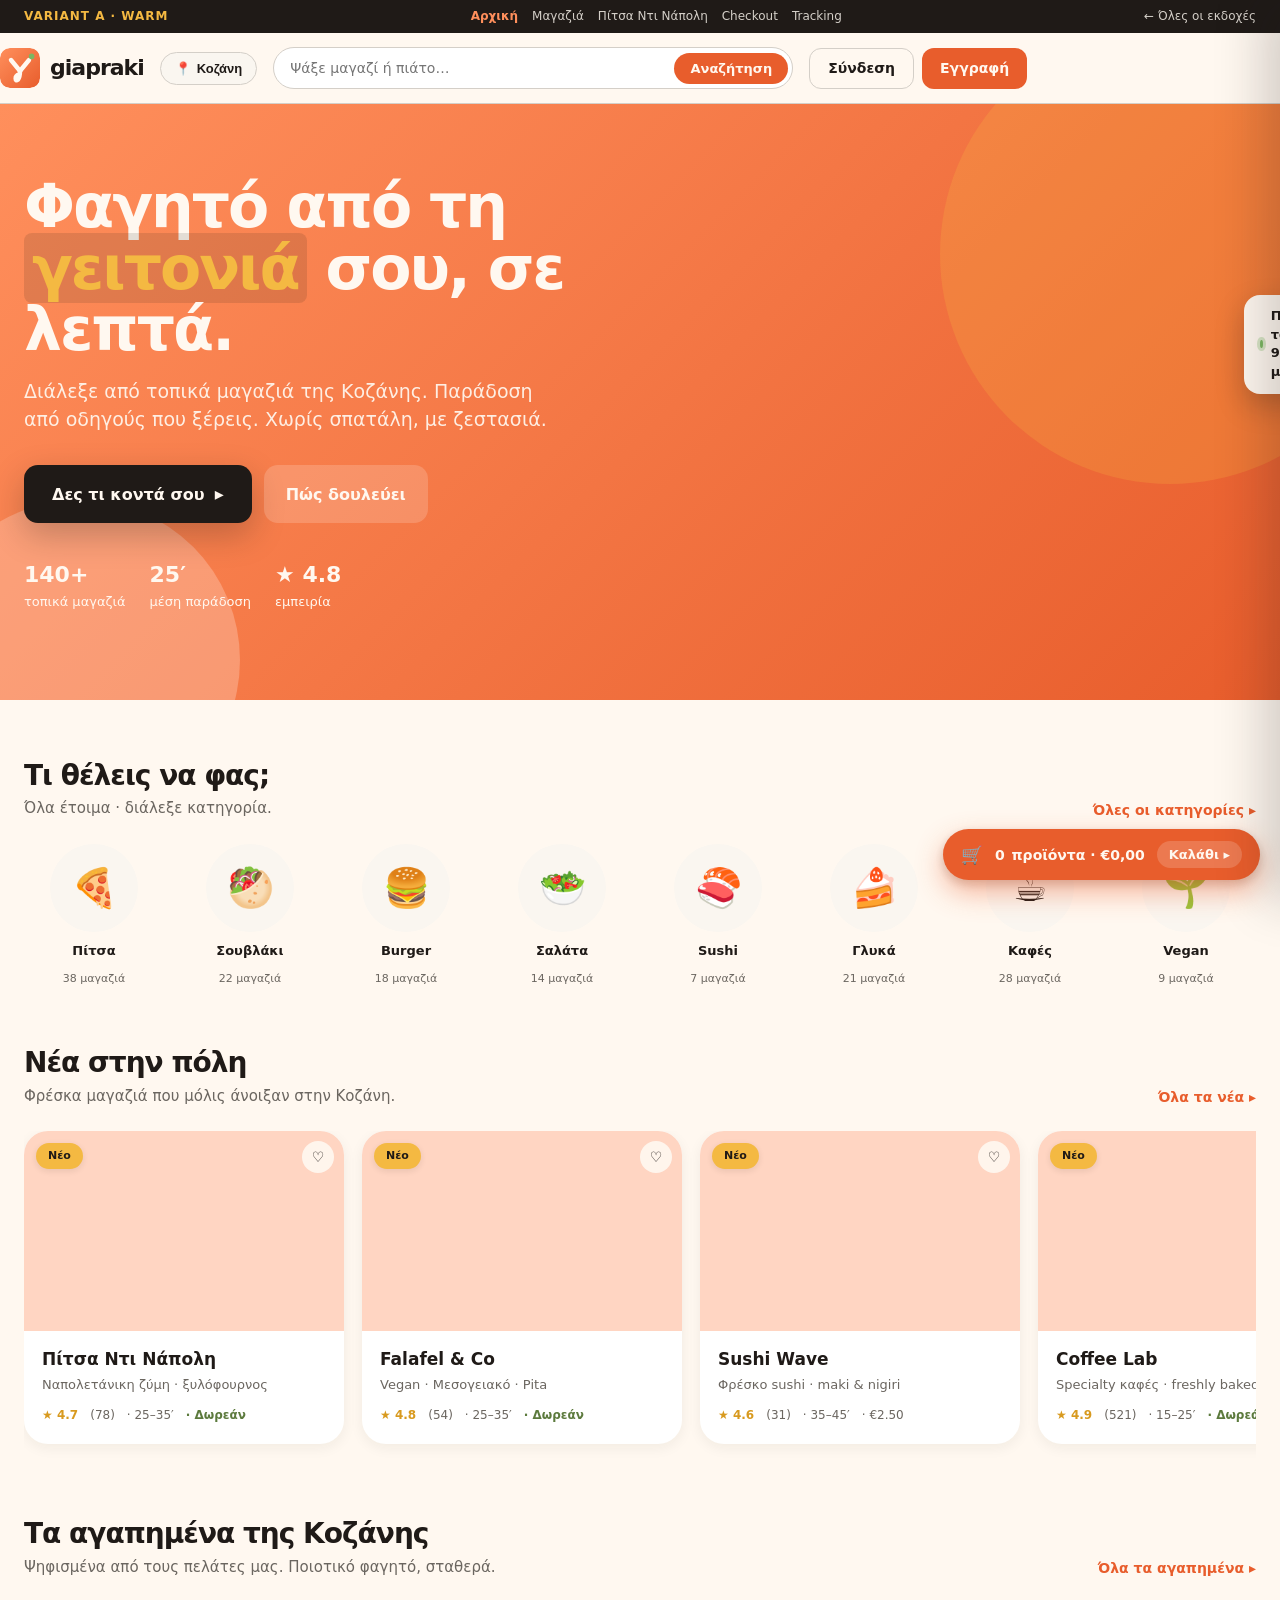
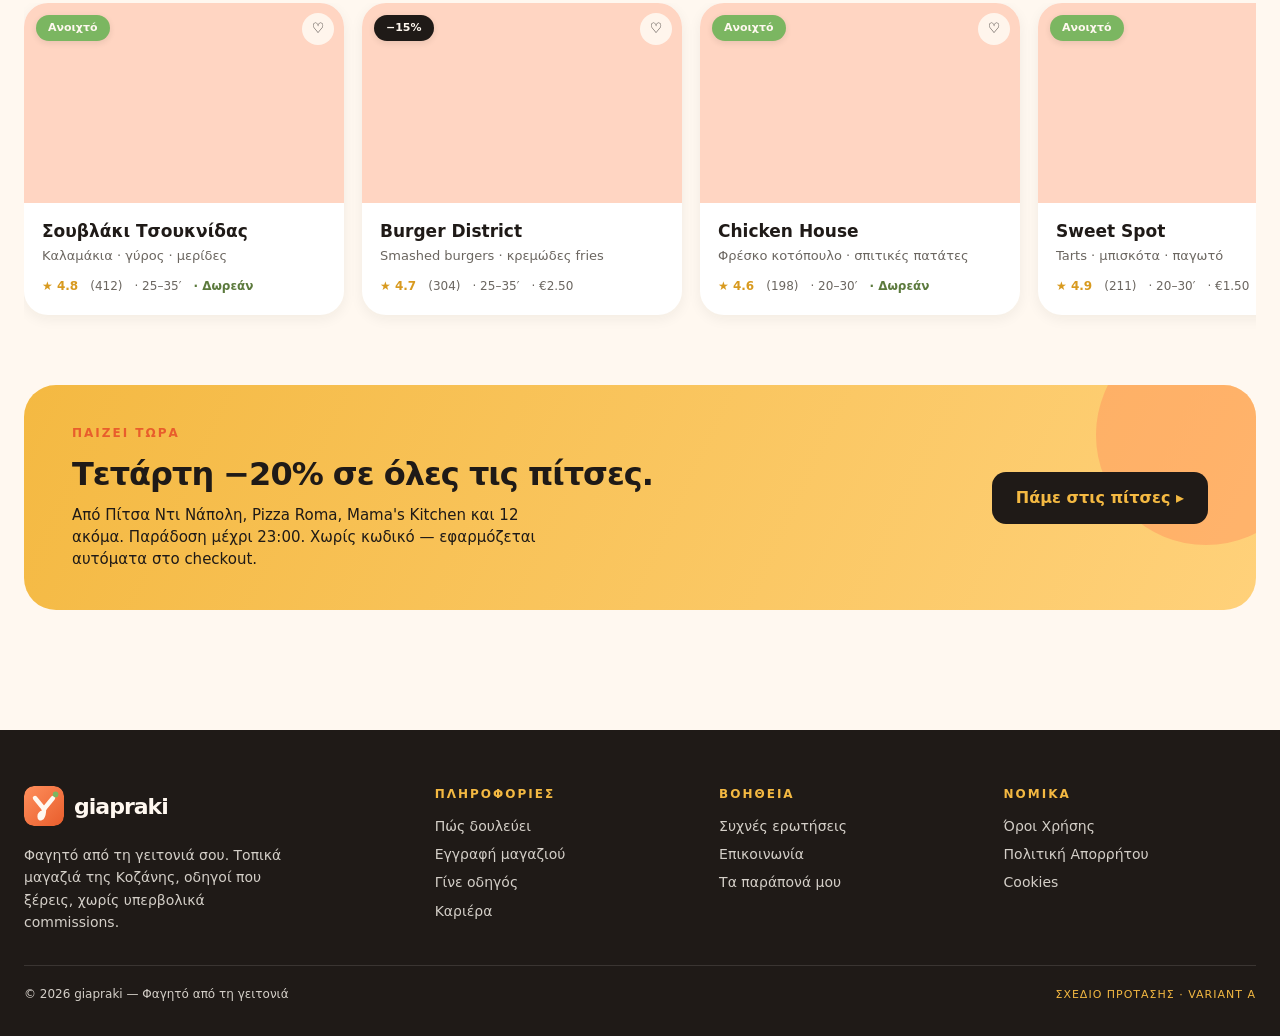
==== a/home.html @ 71fc0cc0 "feat: giapraki brand preview — A-warm + B-clean full flows" ====
<!doctype html>
<html lang="el">
<head>
<meta charset="utf-8">
<title>giapraki · Φαγητό από τη γειτονιά σου</title>
<meta name="viewport" content="width=device-width,initial-scale=1">
<meta name="robots" content="noindex,nofollow">
<meta name="description" content="giapraki — σχέδιο πρότασης. Παραγγελία φαγητού από τοπικά μαγαζιά της Κοζάνης.">
<link rel="icon" type="image/svg+xml" href="../assets/favicon.svg">
<link rel="stylesheet" href="../assets/cart.css">
<style>
  :root {
    --coral: #FF8F5C; --coral-deep: #E85D2C; --coral-soft: #FFD5C2;
    --sage: #7BB661; --olive: #5C7A3D;
    --saffron: #F4B942; --saffron-deep: #D89A1F;
    --ink: #1F1A17; --ink-muted: #6B6660; --pebble: #D4CFC8;
    --cloud: #FAF6F0; --cream: #FFF8F0;
  }
  * { box-sizing: border-box; margin: 0; padding: 0; }
  html { scroll-behavior: smooth; }
  body {
    font-family: 'Inter', system-ui, -apple-system, 'Segoe UI', sans-serif;
    background: var(--cream); color: var(--ink); line-height: 1.45;
    -webkit-font-smoothing: antialiased;
  }
  a { color: inherit; }
  .wrap { max-width: 1280px; margin: 0 auto; padding: 0 24px; }

  /* preview demo strip */
  .demo {
    background: var(--ink); color: var(--cream); font-size: 12px;
    padding: 8px 24px;
    display: flex; gap: 16px; align-items: center; justify-content: space-between; flex-wrap: wrap;
  }
  .demo .label { color: var(--saffron); font-weight: 700; letter-spacing: 1px; text-transform: uppercase; }
  .demo .links { display: flex; gap: 14px; }
  .demo a { color: var(--pebble); text-decoration: none; }
  .demo a.active { color: var(--coral); font-weight: 700; }
  .demo a:hover { color: var(--cream); }

  /* Header */
  header.site {
    position: sticky; top: 0; z-index: 50;
    background: var(--cream); border-bottom: 1px solid var(--pebble);
  }
  .nav { display: flex; align-items: center; gap: 16px; padding: 14px 0; }
  .logo { display: inline-flex; align-items: center; gap: 10px; text-decoration: none; color: var(--ink); flex-shrink: 0; }
  .logo-mark { width: 40px; height: 40px; border-radius: 10px; flex-shrink: 0; }
  .logo .word { font-size: 22px; font-weight: 900; letter-spacing: -1px; }
  .city-pill {
    display: inline-flex; align-items: center; gap: 6px;
    padding: 8px 14px; border-radius: 999px;
    background: var(--cloud); border: 1px solid var(--pebble);
    font-size: 13px; font-weight: 700; cursor: pointer; white-space: nowrap;
    color: var(--ink);
  }
  .city-pill:hover { border-color: var(--coral); color: var(--coral-deep); }
  .header-search {
    flex: 1; min-width: 200px; max-width: 520px;
    background: white; border: 1px solid var(--pebble);
    border-radius: 999px; padding: 4px 4px 4px 16px;
    display: flex; align-items: center; gap: 8px;
  }
  .header-search input {
    flex: 1; border: none; outline: none; padding: 8px 0; font-size: 14px;
    background: transparent; font-family: inherit;
  }
  .header-search button {
    background: var(--coral-deep); color: var(--cream);
    border: none; padding: 8px 16px; border-radius: 999px;
    font-weight: 700; font-size: 13px; cursor: pointer; font-family: inherit;
  }
  .header-search button:hover { background: var(--coral); }
  .header-actions { display: flex; gap: 8px; flex-shrink: 0; }
  .btn {
    padding: 9px 18px; border-radius: 12px; font-weight: 700; font-size: 14px;
    border: none; cursor: pointer; text-decoration: none;
    display: inline-flex; align-items: center; gap: 8px;
    transition: background 0.15s, color 0.15s; font-family: inherit;
  }
  .btn-primary { background: var(--coral-deep); color: var(--cream); }
  .btn-primary:hover { background: var(--coral); }
  .btn-ghost { background: transparent; color: var(--ink); border: 1px solid var(--pebble); }
  .btn-ghost:hover { border-color: var(--coral); color: var(--coral-deep); }

  /* Hero */
  .hero {
    background: linear-gradient(135deg, #FF8F5C 0%, #E85D2C 100%);
    padding: 72px 0 88px;
    color: var(--cream);
    position: relative; overflow: hidden;
  }
  .hero::before {
    content: ""; position: absolute; right: -120px; top: -80px;
    width: 460px; height: 460px; border-radius: 50%;
    background: var(--saffron); opacity: 0.22;
  }
  .hero::after {
    content: ""; position: absolute; left: -80px; bottom: -120px;
    width: 320px; height: 320px; border-radius: 50%;
    background: var(--coral-soft); opacity: 0.35;
  }
  .hero-inner {
    display: grid; grid-template-columns: 1.15fr 1fr; gap: 48px;
    align-items: center; position: relative; z-index: 1;
  }
  .hero h1 {
    font-size: clamp(36px, 5.5vw, 60px);
    font-weight: 900; letter-spacing: -2px; line-height: 1.02;
    margin-bottom: 18px;
  }
  .hero h1 em {
    font-style: normal; color: var(--saffron);
    background: rgba(31, 26, 23, 0.12); padding: 0 8px; border-radius: 8px;
  }
  .hero p.lede {
    font-size: 19px; opacity: 0.92; max-width: 540px; margin-bottom: 32px;
  }
  .hero-cta-row { display: flex; gap: 12px; flex-wrap: wrap; }
  .hero-cta {
    display: inline-flex; align-items: center; gap: 10px;
    background: var(--ink); color: var(--cream);
    padding: 16px 28px; border-radius: 14px;
    font-size: 16px; font-weight: 800; text-decoration: none;
    box-shadow: 0 12px 32px rgba(31, 26, 23, 0.25);
    transition: transform 0.15s;
  }
  .hero-cta:hover { transform: translateY(-2px); }
  .hero-cta .arrow { font-size: 18px; }
  .hero-cta-secondary {
    display: inline-flex; align-items: center; gap: 8px;
    color: var(--cream); padding: 14px 22px; border-radius: 14px;
    background: rgba(255, 248, 240, 0.18); text-decoration: none;
    font-weight: 700;
  }
  .hero-cta-secondary:hover { background: rgba(255, 248, 240, 0.28); }
  .hero-stats {
    display: flex; gap: 24px; margin-top: 36px; flex-wrap: wrap;
    font-size: 13px;
  }
  .hero-stat b { display: block; font-size: 22px; font-weight: 900; margin-bottom: 2px; }

  .hero-photo {
    position: relative;
    aspect-ratio: 1/1;
    max-width: 460px; justify-self: end;
  }
  .hero-photo .pic {
    position: absolute; border-radius: 32px; overflow: hidden;
    background-size: cover; background-position: center;
    box-shadow: 0 24px 60px rgba(31, 26, 23, 0.3);
  }
  .hero-photo .pic-1 {
    inset: 0 30% 30% 0;
    background-image: url('https://images.unsplash.com/photo-1565299624946-b28f40a0ae38?w=600&fit=crop');
  }
  .hero-photo .pic-2 {
    width: 55%; height: 55%; right: 0; top: 8%;
    background-image: url('https://images.unsplash.com/photo-1513104890138-7c749659a591?w=600&fit=crop');
    transform: rotate(4deg);
  }
  .hero-photo .pic-3 {
    width: 50%; height: 45%; right: 6%; bottom: 0;
    background-image: url('https://images.unsplash.com/photo-1568901346375-23c9450c58cd?w=600&fit=crop');
    transform: rotate(-3deg);
  }
  .hero-photo .badge-float {
    position: absolute; left: -12px; bottom: 10%;
    background: var(--cream); color: var(--ink);
    padding: 12px 16px; border-radius: 16px;
    font-size: 13px; font-weight: 800; box-shadow: 0 12px 28px rgba(31,26,23,0.25);
    display: inline-flex; align-items: center; gap: 8px;
  }
  .hero-photo .badge-float .dot {
    width: 8px; height: 8px; border-radius: 50%; background: var(--sage);
    box-shadow: 0 0 0 3px rgba(123, 182, 97, 0.3);
  }

  /* Sections */
  .section { padding: 56px 0; }
  .section-head {
    display: flex; align-items: end; justify-content: space-between;
    margin-bottom: 24px; gap: 24px;
  }
  .section-title { font-size: 28px; font-weight: 900; letter-spacing: -1px; }
  .section-sub { color: var(--ink-muted); font-size: 15px; margin-top: 2px; }
  .see-all { color: var(--coral-deep); font-weight: 700; font-size: 14px; text-decoration: none; white-space: nowrap; }
  .see-all:hover { text-decoration: underline; }

  /* Category strip */
  .cats {
    display: grid; grid-template-columns: repeat(8, 1fr); gap: 16px;
  }
  .cat {
    display: flex; flex-direction: column; align-items: center; gap: 10px;
    text-decoration: none; color: var(--ink); cursor: pointer;
  }
  .cat-icon {
    width: 88px; height: 88px; border-radius: 50%;
    background: var(--cloud);
    display: flex; align-items: center; justify-content: center;
    font-size: 38px;
    border: 2px solid transparent; transition: all 0.18s;
  }
  .cat:hover .cat-icon { border-color: var(--coral); transform: translateY(-3px); background: var(--coral-soft); }
  .cat-label { font-size: 13px; font-weight: 700; text-align: center; }
  .cat-count { font-size: 11px; color: var(--ink-muted); }

  /* Swimlane */
  .swim {
    display: grid; grid-auto-flow: column; grid-auto-columns: 320px;
    gap: 18px; overflow-x: auto; scroll-snap-type: x mandatory;
    padding-bottom: 14px;
    scrollbar-width: thin; scrollbar-color: var(--pebble) transparent;
  }
  .swim::-webkit-scrollbar { height: 8px; }
  .swim::-webkit-scrollbar-thumb { background: var(--pebble); border-radius: 4px; }

  .card {
    background: white; border-radius: 24px; overflow: hidden;
    box-shadow: 0 4px 14px rgba(31, 26, 23, 0.06);
    transition: transform 0.18s, box-shadow 0.18s;
    cursor: pointer; text-decoration: none; color: var(--ink);
    display: block; scroll-snap-align: start;
  }
  .card:hover { transform: translateY(-4px); box-shadow: 0 18px 44px rgba(31, 26, 23, 0.13); }
  .card-img {
    aspect-ratio: 16/10; background: var(--coral-soft);
    background-size: cover; background-position: center; position: relative;
  }
  .badge {
    position: absolute; top: 12px; left: 12px;
    background: var(--cream); color: var(--coral-deep);
    padding: 5px 12px; border-radius: 999px; font-size: 11px; font-weight: 700;
    box-shadow: 0 2px 6px rgba(31, 26, 23, 0.1);
  }
  .badge.sage { background: var(--sage); color: var(--cream); }
  .badge.saffron { background: var(--saffron); color: var(--ink); }
  .badge.ink { background: var(--ink); color: var(--cream); }
  .heart {
    position: absolute; top: 10px; right: 10px;
    width: 32px; height: 32px; border-radius: 50%;
    background: rgba(255, 248, 240, 0.92);
    display: inline-flex; align-items: center; justify-content: center;
    font-size: 14px; cursor: pointer;
  }
  .card-body { padding: 16px 18px 20px; }
  .card-name { font-size: 17px; font-weight: 800; margin-bottom: 4px; }
  .card-desc { font-size: 13px; color: var(--ink-muted); margin-bottom: 12px; }
  .card-meta {
    display: flex; gap: 12px; align-items: center;
    font-size: 12px; color: var(--ink-muted);
    flex-wrap: wrap;
  }
  .card-meta .rating { color: var(--saffron-deep); font-weight: 700; }
  .card-meta .free { color: var(--olive); font-weight: 700; }

  /* Promotions banner */
  .promo {
    background: linear-gradient(115deg, var(--saffron) 0%, #FFD17A 100%);
    color: var(--ink);
    border-radius: 32px; padding: 40px 48px;
    display: grid; grid-template-columns: 1fr auto; gap: 32px; align-items: center;
    position: relative; overflow: hidden;
  }
  .promo::before {
    content: ""; position: absolute; right: -60px; top: -60px;
    width: 220px; height: 220px; border-radius: 50%; background: var(--coral); opacity: 0.45;
  }
  .promo > * { position: relative; z-index: 1; }
  .promo .eyebrow {
    font-size: 12px; font-weight: 800; letter-spacing: 2px; text-transform: uppercase;
    color: var(--coral-deep); margin-bottom: 8px;
  }
  .promo h3 { font-size: clamp(24px, 3.5vw, 32px); font-weight: 900; letter-spacing: -1px; margin-bottom: 8px; }
  .promo p { font-size: 15px; max-width: 480px; }
  .promo .promo-cta {
    background: var(--ink); color: var(--saffron);
    padding: 14px 24px; border-radius: 14px; font-weight: 800;
    text-decoration: none; white-space: nowrap;
  }
  .promo .promo-cta:hover { background: var(--coral-deep); color: var(--cream); }

  /* Footer */
  footer.site {
    background: var(--ink); color: var(--pebble);
    padding: 56px 0 32px; margin-top: 64px; font-size: 14px;
  }
  .footer-grid {
    display: grid; grid-template-columns: 1.5fr repeat(3, 1fr); gap: 32px;
    margin-bottom: 32px;
  }
  .footer-brand .logo .word { color: var(--cream); }
  .footer-brand p { color: var(--pebble); margin-top: 12px; max-width: 280px; line-height: 1.6; }
  footer.site h4 {
    font-size: 12px; font-weight: 800; letter-spacing: 2px; text-transform: uppercase;
    color: var(--saffron); margin-bottom: 12px;
  }
  footer.site ul { list-style: none; display: flex; flex-direction: column; gap: 8px; }
  footer.site a { color: var(--pebble); text-decoration: none; }
  footer.site a:hover { color: var(--cream); }
  .footer-bot {
    border-top: 1px solid rgba(212, 207, 200, 0.15);
    padding-top: 20px; display: flex; justify-content: space-between; align-items: center;
    font-size: 12px; color: var(--pebble); flex-wrap: wrap; gap: 12px;
  }
  .disclaimer {
    font-size: 11px; color: var(--saffron); letter-spacing: 1px; text-transform: uppercase;
  }

  /* Mobile */
  @media (max-width: 980px) {
    .hero-inner { grid-template-columns: 1fr; }
    .hero-photo { display: none; }
    .cats { grid-template-columns: repeat(4, 1fr); }
    .footer-grid { grid-template-columns: 1fr 1fr; }
  }
  @media (max-width: 640px) {
    .demo .links { display: none; }
    .nav { flex-wrap: wrap; gap: 10px; }
    .header-search { order: 4; flex-basis: 100%; max-width: none; }
    .header-actions .btn-primary { display: none; }
    .section { padding: 40px 0; }
    .promo { grid-template-columns: 1fr; padding: 32px 24px; }
    .cats { grid-template-columns: repeat(4, 1fr); gap: 12px; }
    .cat-icon { width: 72px; height: 72px; font-size: 32px; }
    .footer-grid { grid-template-columns: 1fr; }
  }
</style>
</head>
<body>

<div class="demo">
  <span class="label">Variant A · Warm</span>
  <div class="links">
    <a href="home.html" class="active">Αρχική</a>
    <a href="stores.html">Μαγαζιά</a>
    <a href="store.html">Πίτσα Ντι Νάπολη</a>
    <a href="checkout.html">Checkout</a>
    <a href="track.html">Tracking</a>
  </div>
  <a href="../index.html">← Όλες οι εκδοχές</a>
</div>

<header class="site">
  <div class="wrap nav">
    <a href="home.html" class="logo" aria-label="giapraki αρχική">
      <img src="../assets/favicon.svg" alt="" class="logo-mark">
      <span class="word">giapraki</span>
    </a>
    <button class="city-pill" aria-label="Αλλαγή πόλης">
      <span aria-hidden="true">📍</span> Κοζάνη
    </button>
    <div class="header-search" role="search">
      <input type="search" placeholder="Ψάξε μαγαζί ή πιάτο…" aria-label="Αναζήτηση">
      <button type="button">Αναζήτηση</button>
    </div>
    <div class="header-actions">
      <a href="#" class="btn btn-ghost">Σύνδεση</a>
      <a href="#" class="btn btn-primary">Εγγραφή</a>
    </div>
  </div>
</header>

<section class="hero" aria-label="Καλωσόρισες">
  <div class="wrap hero-inner">
    <div>
      <h1>Φαγητό από τη <em>γειτονιά</em> σου, σε λεπτά.</h1>
      <p class="lede">Διάλεξε από τοπικά μαγαζιά της Κοζάνης. Παράδοση από οδηγούς που ξέρεις. Χωρίς σπατάλη, με ζεστασιά.</p>
      <div class="hero-cta-row">
        <a href="stores.html" class="hero-cta">Δες τι κοντά σου <span class="arrow" aria-hidden="true">▸</span></a>
        <a href="#how" class="hero-cta-secondary">Πώς δουλεύει</a>
      </div>
      <div class="hero-stats" aria-label="Στατιστικά">
        <div class="hero-stat"><b>140+</b> τοπικά μαγαζιά</div>
        <div class="hero-stat"><b>25′</b> μέση παράδοση</div>
        <div class="hero-stat"><b>★ 4.8</b> εμπειρία</div>
      </div>
    </div>
    <div class="hero-photo" aria-hidden="true">
      <div class="pic pic-1"></div>
      <div class="pic pic-2"></div>
      <div class="pic pic-3"></div>
      <div class="badge-float"><span class="dot"></span>Παίζει τώρα · 92 μαγαζιά</div>
    </div>
  </div>
</section>

<section class="section">
  <div class="wrap">
    <div class="section-head">
      <div>
        <h2 class="section-title">Τι θέλεις να φας;</h2>
        <p class="section-sub">Όλα έτοιμα · διάλεξε κατηγορία.</p>
      </div>
      <a href="stores.html" class="see-all">Όλες οι κατηγορίες ▸</a>
    </div>
    <nav class="cats" aria-label="Κατηγορίες φαγητού">
      <a href="stores.html?cat=pizza" class="cat"><div class="cat-icon" aria-hidden="true">🍕</div><div class="cat-label">Πίτσα</div><div class="cat-count">38 μαγαζιά</div></a>
      <a href="stores.html?cat=souvlaki" class="cat"><div class="cat-icon" aria-hidden="true">🥙</div><div class="cat-label">Σουβλάκι</div><div class="cat-count">22 μαγαζιά</div></a>
      <a href="stores.html?cat=burger" class="cat"><div class="cat-icon" aria-hidden="true">🍔</div><div class="cat-label">Burger</div><div class="cat-count">18 μαγαζιά</div></a>
      <a href="stores.html?cat=salad" class="cat"><div class="cat-icon" aria-hidden="true">🥗</div><div class="cat-label">Σαλάτα</div><div class="cat-count">14 μαγαζιά</div></a>
      <a href="stores.html?cat=sushi" class="cat"><div class="cat-icon" aria-hidden="true">🍣</div><div class="cat-label">Sushi</div><div class="cat-count">7 μαγαζιά</div></a>
      <a href="stores.html?cat=desserts" class="cat"><div class="cat-icon" aria-hidden="true">🍰</div><div class="cat-label">Γλυκά</div><div class="cat-count">21 μαγαζιά</div></a>
      <a href="stores.html?cat=coffee" class="cat"><div class="cat-icon" aria-hidden="true">☕</div><div class="cat-label">Καφές</div><div class="cat-count">28 μαγαζιά</div></a>
      <a href="stores.html?cat=vegan" class="cat"><div class="cat-icon" aria-hidden="true">🌱</div><div class="cat-label">Vegan</div><div class="cat-count">9 μαγαζιά</div></a>
    </nav>
  </div>
</section>

<section class="section" style="padding-top:0;">
  <div class="wrap">
    <div class="section-head">
      <div>
        <h2 class="section-title">Νέα στην πόλη</h2>
        <p class="section-sub">Φρέσκα μαγαζιά που μόλις άνοιξαν στην Κοζάνη.</p>
      </div>
      <a href="stores.html?new=1" class="see-all">Όλα τα νέα ▸</a>
    </div>
    <div class="swim" role="list">
      <a href="store.html" class="card" role="listitem">
        <div class="card-img" style="background-image:url('https://images.unsplash.com/photo-1604382354936-07c5d9983bd3?w=600&fit=crop');">
          <span class="badge saffron">Νέο</span>
          <span class="heart" aria-label="Αγαπημένο">♡</span>
        </div>
        <div class="card-body">
          <div class="card-name">Πίτσα Ντι Νάπολη</div>
          <div class="card-desc">Ναπολετάνικη ζύμη · ξυλόφουρνος</div>
          <div class="card-meta">
            <span class="rating">★ 4.7</span>
            <span>(78)</span>
            <span>· 25–35′</span>
            <span class="free">· Δωρεάν</span>
          </div>
        </div>
      </a>
      <a href="store.html" class="card" role="listitem">
        <div class="card-img" style="background-image:url('https://images.unsplash.com/photo-1540713434306-58505cf1b6fc?w=600&fit=crop');">
          <span class="badge saffron">Νέο</span>
          <span class="heart" aria-label="Αγαπημένο">♡</span>
        </div>
        <div class="card-body">
          <div class="card-name">Falafel & Co</div>
          <div class="card-desc">Vegan · Μεσογειακό · Pita</div>
          <div class="card-meta">
            <span class="rating">★ 4.8</span>
            <span>(54)</span>
            <span>· 25–35′</span>
            <span class="free">· Δωρεάν</span>
          </div>
        </div>
      </a>
      <a href="store.html" class="card" role="listitem">
        <div class="card-img" style="background-image:url('https://images.unsplash.com/photo-1551782450-a2132b4ba21d?w=600&fit=crop');">
          <span class="badge saffron">Νέο</span>
          <span class="heart" aria-label="Αγαπημένο">♡</span>
        </div>
        <div class="card-body">
          <div class="card-name">Sushi Wave</div>
          <div class="card-desc">Φρέσκο sushi · maki & nigiri</div>
          <div class="card-meta">
            <span class="rating">★ 4.6</span>
            <span>(31)</span>
            <span>· 35–45′</span>
            <span>· €2.50</span>
          </div>
        </div>
      </a>
      <a href="store.html" class="card" role="listitem">
        <div class="card-img" style="background-image:url('https://images.unsplash.com/photo-1495474472287-4d71bcdd2085?w=600&fit=crop');">
          <span class="badge saffron">Νέο</span>
          <span class="heart" aria-label="Αγαπημένο">♡</span>
        </div>
        <div class="card-body">
          <div class="card-name">Coffee Lab</div>
          <div class="card-desc">Specialty καφές · freshly baked</div>
          <div class="card-meta">
            <span class="rating">★ 4.9</span>
            <span>(521)</span>
            <span>· 15–25′</span>
            <span class="free">· Δωρεάν</span>
          </div>
        </div>
      </a>
    </div>
  </div>
</section>

<section class="section" style="padding-top:0;">
  <div class="wrap">
    <div class="section-head">
      <div>
        <h2 class="section-title">Τα αγαπημένα της Κοζάνης</h2>
        <p class="section-sub">Ψηφισμένα από τους πελάτες μας. Ποιοτικό φαγητό, σταθερά.</p>
      </div>
      <a href="stores.html?fav=1" class="see-all">Όλα τα αγαπημένα ▸</a>
    </div>
    <div class="swim" role="list">
      <a href="store.html" class="card" role="listitem">
        <div class="card-img" style="background-image:url('https://images.unsplash.com/photo-1599487488170-d11ec9c172f0?w=600&fit=crop');">
          <span class="badge sage">Ανοιχτό</span>
          <span class="heart" aria-label="Αγαπημένο">♡</span>
        </div>
        <div class="card-body">
          <div class="card-name">Σουβλάκι Τσουκνίδας</div>
          <div class="card-desc">Καλαμάκια · γύρος · μερίδες</div>
          <div class="card-meta">
            <span class="rating">★ 4.8</span>
            <span>(412)</span>
            <span>· 25–35′</span>
            <span class="free">· Δωρεάν</span>
          </div>
        </div>
      </a>
      <a href="store.html" class="card" role="listitem">
        <div class="card-img" style="background-image:url('https://images.unsplash.com/photo-1568901346375-23c9450c58cd?w=600&fit=crop');">
          <span class="badge ink">−15%</span>
          <span class="heart" aria-label="Αγαπημένο">♡</span>
        </div>
        <div class="card-body">
          <div class="card-name">Burger District</div>
          <div class="card-desc">Smashed burgers · κρεμώδες fries</div>
          <div class="card-meta">
            <span class="rating">★ 4.7</span>
            <span>(304)</span>
            <span>· 25–35′</span>
            <span>· €2.50</span>
          </div>
        </div>
      </a>
      <a href="store.html" class="card" role="listitem">
        <div class="card-img" style="background-image:url('https://images.unsplash.com/photo-1567620905732-2d1ec7ab7445?w=600&fit=crop');">
          <span class="badge sage">Ανοιχτό</span>
          <span class="heart" aria-label="Αγαπημένο">♡</span>
        </div>
        <div class="card-body">
          <div class="card-name">Chicken House</div>
          <div class="card-desc">Φρέσκο κοτόπουλο · σπιτικές πατάτες</div>
          <div class="card-meta">
            <span class="rating">★ 4.6</span>
            <span>(198)</span>
            <span>· 20–30′</span>
            <span class="free">· Δωρεάν</span>
          </div>
        </div>
      </a>
      <a href="store.html" class="card" role="listitem">
        <div class="card-img" style="background-image:url('https://images.unsplash.com/photo-1551024506-0bccd828d307?w=600&fit=crop');">
          <span class="badge sage">Ανοιχτό</span>
          <span class="heart" aria-label="Αγαπημένο">♡</span>
        </div>
        <div class="card-body">
          <div class="card-name">Sweet Spot</div>
          <div class="card-desc">Tarts · μπισκότα · παγωτό</div>
          <div class="card-meta">
            <span class="rating">★ 4.9</span>
            <span>(211)</span>
            <span>· 20–30′</span>
            <span>· €1.50</span>
          </div>
        </div>
      </a>
    </div>
  </div>
</section>

<section class="section" style="padding-top:0;" id="how">
  <div class="wrap">
    <div class="promo">
      <div>
        <div class="eyebrow">Παίζει τώρα</div>
        <h3>Τετάρτη −20% σε όλες τις πίτσες.</h3>
        <p>Από Πίτσα Ντι Νάπολη, Pizza Roma, Mama's Kitchen και 12 ακόμα. Παράδοση μέχρι 23:00. Χωρίς κωδικό — εφαρμόζεται αυτόματα στο checkout.</p>
      </div>
      <a href="stores.html?cat=pizza" class="promo-cta">Πάμε στις πίτσες ▸</a>
    </div>
  </div>
</section>

<footer class="site">
  <div class="wrap">
    <div class="footer-grid">
      <div class="footer-brand">
        <a href="home.html" class="logo">
          <img src="../assets/favicon.svg" alt="" class="logo-mark">
          <span class="word">giapraki</span>
        </a>
        <p>Φαγητό από τη γειτονιά σου. Τοπικά μαγαζιά της Κοζάνης, οδηγοί που ξέρεις, χωρίς υπερβολικά commissions.</p>
      </div>
      <div>
        <h4>Πληροφορίες</h4>
        <ul>
          <li><a href="#">Πώς δουλεύει</a></li>
          <li><a href="#">Εγγραφή μαγαζιού</a></li>
          <li><a href="#">Γίνε οδηγός</a></li>
          <li><a href="#">Καριέρα</a></li>
        </ul>
      </div>
      <div>
        <h4>Βοήθεια</h4>
        <ul>
          <li><a href="#">Συχνές ερωτήσεις</a></li>
          <li><a href="#">Επικοινωνία</a></li>
          <li><a href="#">Τα παράπονά μου</a></li>
        </ul>
      </div>
      <div>
        <h4>Νομικά</h4>
        <ul>
          <li><a href="#">Όροι Χρήσης</a></li>
          <li><a href="#">Πολιτική Απορρήτου</a></li>
          <li><a href="#">Cookies</a></li>
        </ul>
      </div>
    </div>
    <div class="footer-bot">
      <div>© 2026 giapraki — Φαγητό από τη γειτονιά</div>
      <div class="disclaimer">Σχέδιο πρότασης · Variant A</div>
    </div>
  </div>
</footer>

<script src="../assets/cart.js"></script>
</body>
</html>
---- assets/cart.css ----
/* giapraki preview · shared cart UI (drawer + pill + modal) */

:root {
  --gp-coral: #FF8F5C;
  --gp-coral-deep: #E85D2C;
  --gp-coral-soft: #FFD5C2;
  --gp-saffron: #F4B942;
  --gp-sage: #7BB661;
  --gp-ink: #1F1A17;
  --gp-ink-muted: #6B6660;
  --gp-pebble: #D4CFC8;
  --gp-cloud: #FAF6F0;
  --gp-cream: #FFF8F0;
}

/* Backdrops */
.gp-backdrop {
  position: fixed; inset: 0; background: rgba(31, 26, 23, 0.45);
  z-index: 998; backdrop-filter: blur(2px);
}

/* Cart pill */
.gp-cart-pill {
  position: fixed; right: 20px; bottom: 20px; z-index: 90;
  display: inline-flex; align-items: center; gap: 12px;
  padding: 12px 18px;
  background: var(--gp-coral-deep); color: var(--gp-cream);
  border: none; border-radius: 999px; cursor: pointer;
  font-family: inherit; font-size: 14px; font-weight: 700;
  box-shadow: 0 12px 28px rgba(232, 93, 44, 0.45), 0 4px 10px rgba(31, 26, 23, 0.18);
  transition: transform 0.15s ease, box-shadow 0.15s ease;
}
.gp-cart-pill:hover { transform: translateY(-2px); box-shadow: 0 16px 36px rgba(232, 93, 44, 0.55); }
.gp-cart-pill .gp-pill-icon { font-size: 18px; }
.gp-cart-pill .gp-pill-text b { font-weight: 900; margin-right: 2px; }
.gp-cart-pill .gp-pill-cta {
  background: rgba(255, 248, 240, 0.18); padding: 6px 12px; border-radius: 999px;
  font-weight: 800; font-size: 13px;
}
.gp-cart-pill.flash { animation: gpFlash 0.55s ease; }
@keyframes gpFlash {
  0% { transform: scale(1); }
  35% { transform: scale(1.07); box-shadow: 0 0 0 10px rgba(244, 185, 66, 0.3); }
  100% { transform: scale(1); }
}

/* Drawer */
.gp-drawer {
  position: fixed; top: 0; right: 0; bottom: 0;
  width: min(420px, 100%);
  background: var(--gp-cream);
  z-index: 999;
  display: flex; flex-direction: column;
  transform: translateX(100%);
  transition: transform 0.22s cubic-bezier(0.4, 0, 0.2, 1);
  box-shadow: -16px 0 48px rgba(31, 26, 23, 0.2);
}
.gp-drawer.open { transform: translateX(0); }
.gp-drawer-head {
  display: flex; align-items: center; justify-content: space-between;
  padding: 20px 24px; border-bottom: 1px solid var(--gp-pebble);
}
.gp-drawer-head h2 { font-size: 20px; font-weight: 900; letter-spacing: -0.5px; margin: 0; color: var(--gp-ink); }
.gp-close {
  width: 36px; height: 36px; border-radius: 50%;
  background: var(--gp-cloud); border: none; cursor: pointer;
  font-size: 22px; line-height: 1; color: var(--gp-ink); font-family: inherit;
  display: inline-flex; align-items: center; justify-content: center;
}
.gp-close:hover { background: var(--gp-coral-soft); color: var(--gp-coral-deep); }
.gp-close:focus-visible { outline: 2px solid var(--gp-coral); outline-offset: 2px; }

.gp-drawer-body { flex: 1; overflow-y: auto; padding: 16px 24px; }
.gp-restaurant {
  font-size: 13px; color: var(--gp-ink-muted); margin-bottom: 12px;
  letter-spacing: 0.3px;
}
.gp-d-empty {
  text-align: center; padding: 48px 16px;
  color: var(--gp-ink-muted); font-size: 14px;
}
.gp-d-list { display: flex; flex-direction: column; gap: 8px; }
.gp-line {
  background: white; border-radius: 14px; padding: 14px 16px;
  display: flex; flex-direction: column; gap: 10px;
  box-shadow: 0 2px 8px rgba(31, 26, 23, 0.04);
}
.gp-line-name strong { display: block; font-size: 15px; font-weight: 800; color: var(--gp-ink); }
.gp-line-notes {
  display: block; font-size: 12px; font-style: normal; color: var(--gp-ink-muted);
  margin-top: 4px;
}
.gp-line-controls { display: flex; align-items: center; gap: 12px; }
.gp-line-qty {
  display: inline-flex; align-items: center; gap: 6px;
  background: var(--gp-coral-soft); border-radius: 999px; padding: 4px;
}
.gp-line-qty button {
  width: 28px; height: 28px; border: none; border-radius: 50%;
  background: var(--gp-coral); color: var(--gp-cream);
  font-weight: 900; font-size: 16px; cursor: pointer; font-family: inherit;
  display: inline-flex; align-items: center; justify-content: center;
}
.gp-line-qty button:hover { background: var(--gp-coral-deep); }
.gp-line-qty span { font-weight: 800; font-size: 14px; min-width: 18px; text-align: center; }
.gp-line-price { flex: 1; text-align: right; font-weight: 800; font-size: 15px; color: var(--gp-ink); }
.gp-line-remove {
  width: 28px; height: 28px; border: none; border-radius: 50%;
  background: transparent; color: var(--gp-ink-muted); cursor: pointer;
  font-size: 14px; font-family: inherit;
}
.gp-line-remove:hover { background: var(--gp-cloud); color: var(--gp-coral-deep); }

.gp-drawer-foot {
  padding: 18px 24px 22px;
  border-top: 1px solid var(--gp-pebble);
  background: var(--gp-cream);
}
.gp-d-totals { font-size: 14px; color: var(--gp-ink); display: flex; flex-direction: column; gap: 4px; margin-bottom: 14px; }
.gp-d-totals > div { display: flex; justify-content: space-between; padding: 4px 0; }
.gp-d-totals .gp-d-total {
  border-top: 1px solid var(--gp-pebble); margin-top: 6px;
  padding-top: 10px; font-size: 18px; font-weight: 900;
}
.gp-d-cta {
  display: block; text-align: center; text-decoration: none;
  width: 100%; padding: 14px 20px;
  background: var(--gp-coral-deep); color: var(--gp-cream);
  border: none; border-radius: 14px;
  font-weight: 800; font-size: 15px; font-family: inherit;
  cursor: pointer;
}
.gp-d-cta:hover { background: var(--gp-coral); }
.gp-d-cta:focus-visible { outline: 2px solid var(--gp-saffron); outline-offset: 2px; }

/* Modal (add to cart) */
.gp-modal {
  position: fixed; left: 50%; top: 50%; transform: translate(-50%, -45%);
  width: min(440px, calc(100% - 32px));
  max-height: calc(100vh - 32px);
  background: var(--gp-cream); border-radius: 24px; overflow: hidden;
  z-index: 999; box-shadow: 0 24px 64px rgba(31, 26, 23, 0.35);
  display: flex; flex-direction: column;
  opacity: 0;
  transition: opacity 0.18s ease, transform 0.18s ease;
}
.gp-modal.open { opacity: 1; transform: translate(-50%, -50%); }
.gp-modal .gp-close {
  position: absolute; top: 14px; right: 14px; z-index: 2;
  background: rgba(255, 248, 240, 0.92);
}
.gp-modal-img {
  height: 180px; background-size: cover; background-position: center;
  background-color: var(--gp-coral-soft);
}
.gp-modal-body { padding: 20px 22px 22px; overflow-y: auto; }
.gp-modal-body h3 { font-size: 22px; font-weight: 900; letter-spacing: -0.5px; margin: 0 0 6px; color: var(--gp-ink); }
.gp-modal-body p { font-size: 14px; color: var(--gp-ink-muted); margin: 0 0 16px; line-height: 1.5; }
.gp-m-label {
  display: block; font-size: 12px; font-weight: 700;
  letter-spacing: 1.5px; text-transform: uppercase;
  color: var(--gp-ink-muted); margin-bottom: 6px;
}
#gp-m-notes {
  width: 100%; border: 1px solid var(--gp-pebble); border-radius: 12px;
  padding: 10px 12px; font-size: 14px; font-family: inherit;
  resize: vertical; min-height: 60px; outline: none; background: white;
}
#gp-m-notes:focus { border-color: var(--gp-coral); }

.gp-m-row {
  margin-top: 18px; display: flex; align-items: center; gap: 12px;
}
.gp-m-qty {
  display: inline-flex; align-items: center; gap: 4px;
  background: var(--gp-cloud); border-radius: 999px; padding: 4px;
}
.gp-m-qty button {
  width: 36px; height: 36px; border: none; border-radius: 50%;
  background: white; color: var(--gp-ink); font-weight: 900; font-size: 18px;
  cursor: pointer; font-family: inherit;
}
.gp-m-qty button:hover { background: var(--gp-coral-soft); color: var(--gp-coral-deep); }
.gp-m-qty span { min-width: 28px; text-align: center; font-weight: 800; font-size: 16px; }
.gp-m-add {
  flex: 1; padding: 14px 18px;
  background: var(--gp-coral-deep); color: var(--gp-cream);
  border: none; border-radius: 14px;
  font-weight: 800; font-size: 14px; font-family: inherit;
  cursor: pointer;
}
.gp-m-add:hover { background: var(--gp-coral); }

/* Mobile */
@media (max-width: 640px) {
  .gp-drawer { width: 100%; }
  .gp-cart-pill { right: 12px; bottom: 12px; padding: 10px 14px; font-size: 13px; }
  .gp-cart-pill .gp-pill-cta { display: none; }
  .gp-modal-img { height: 140px; }
}
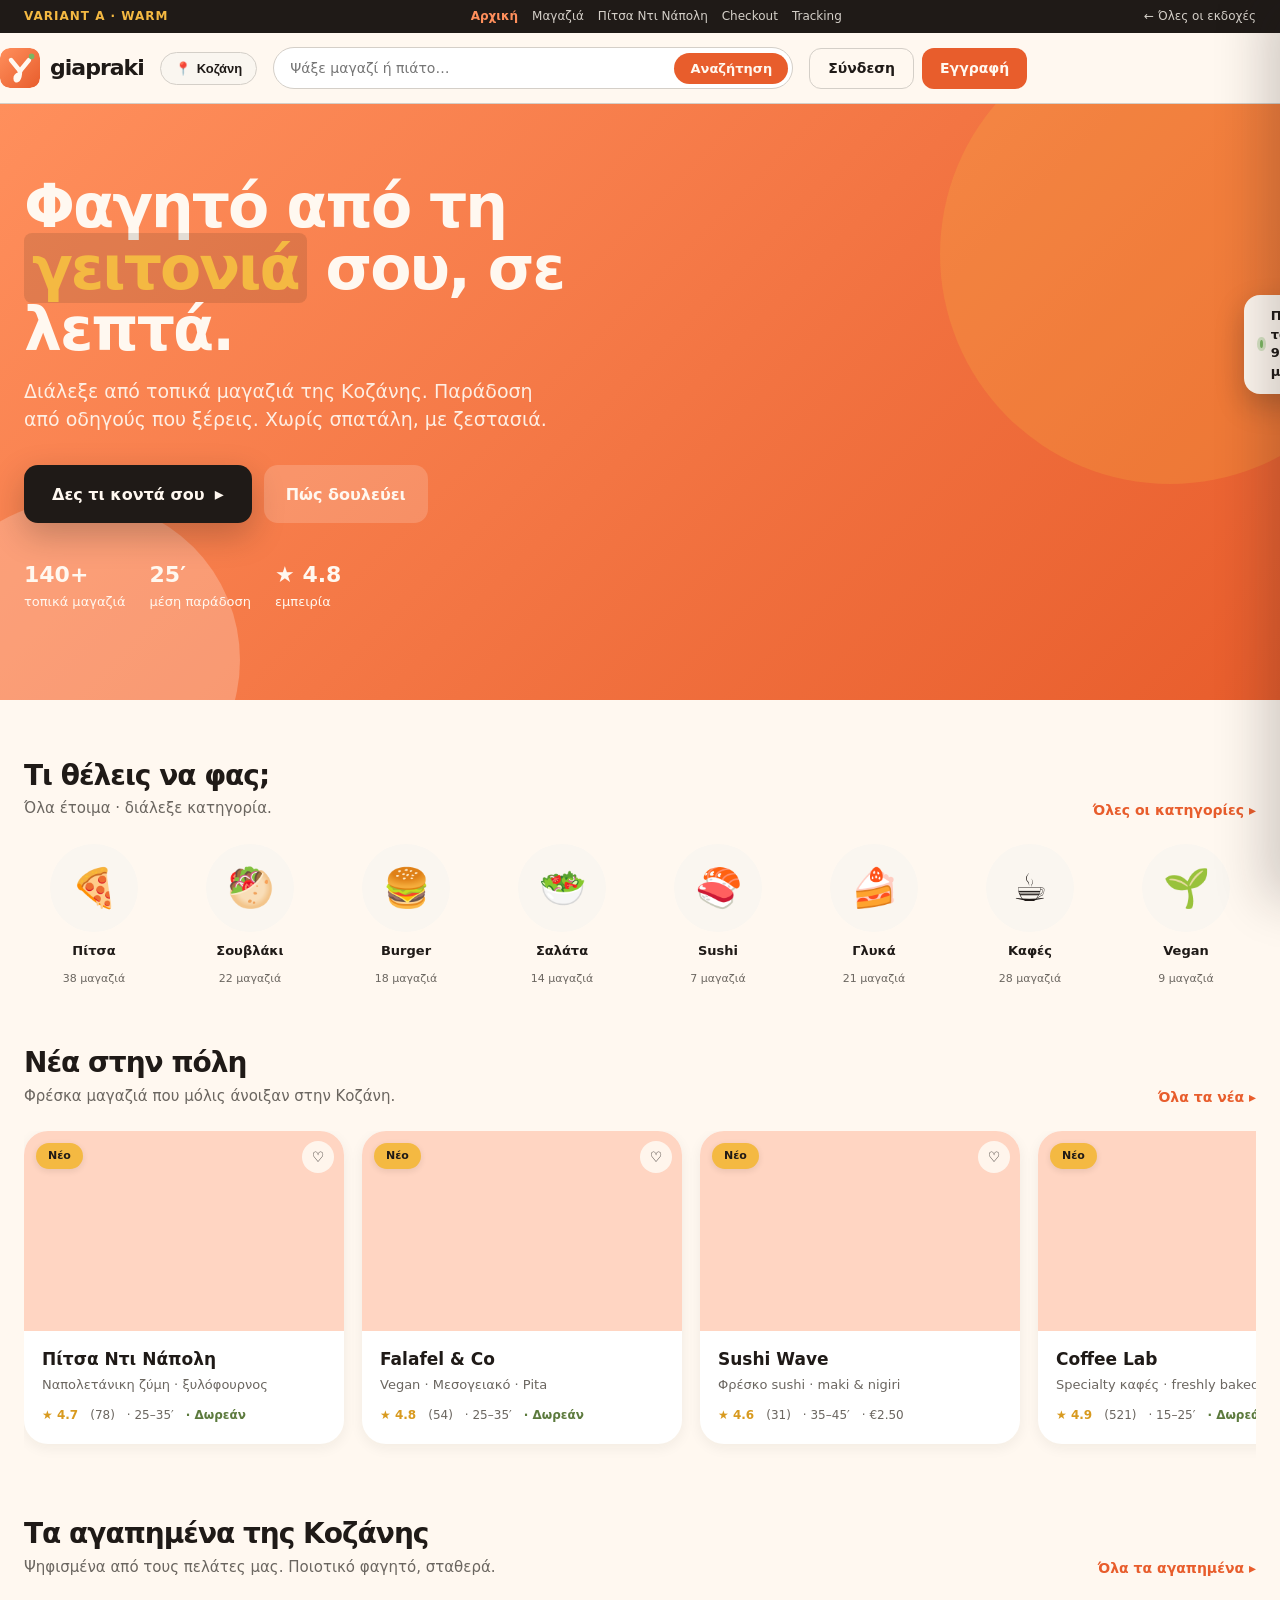
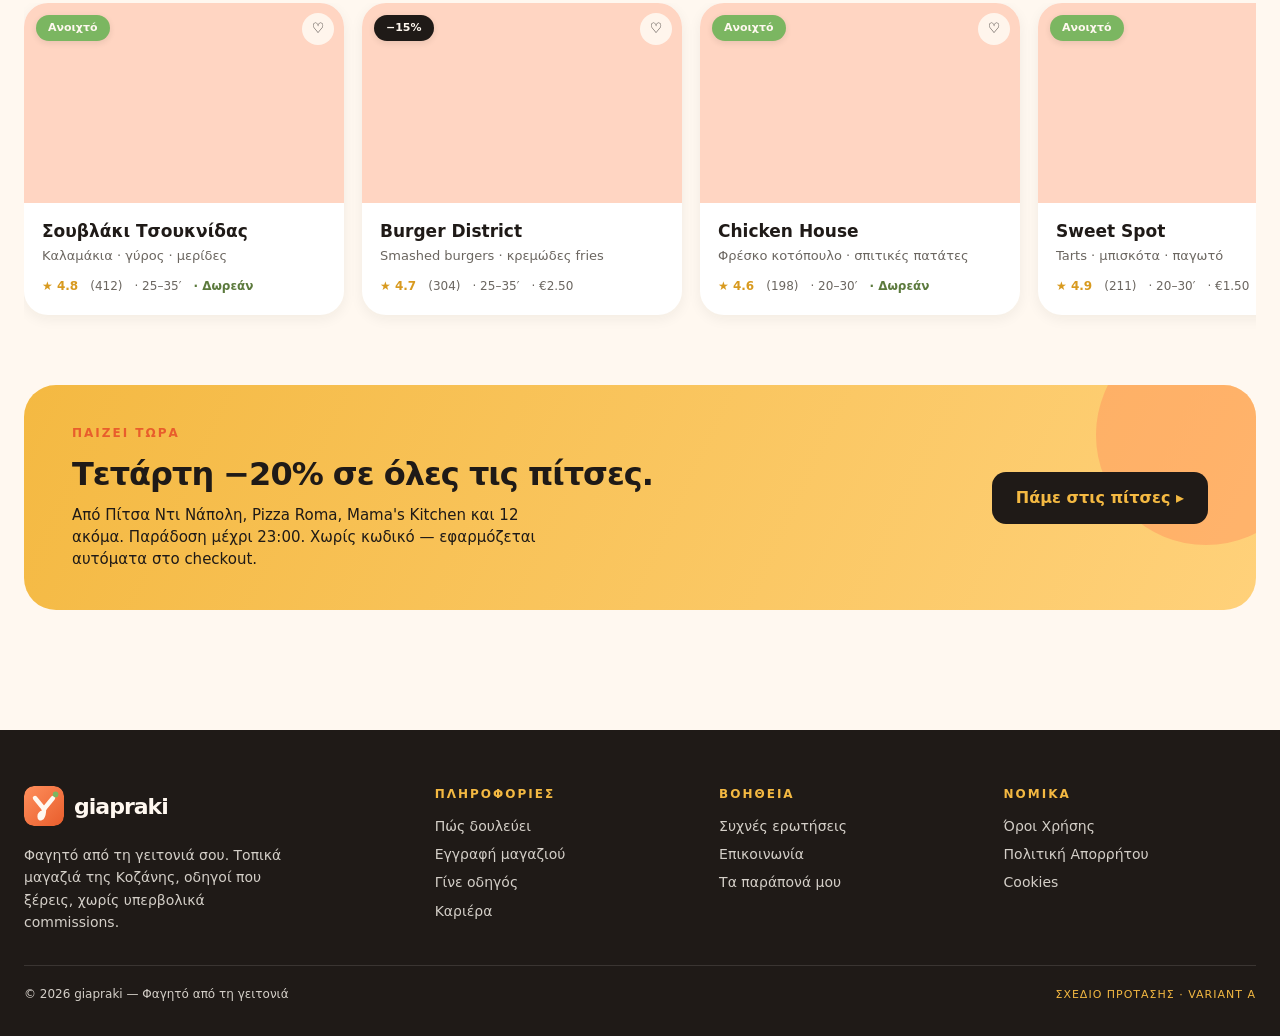
==== commit 3695496d: "feat: mobile hamburger + e2e order verified at 375px (A+B)" ====
--- a/a/home.html
+++ b/a/home.html
@@ -8,6 +8,7 @@
 <meta name="description" content="giapraki — σχέδιο πρότασης. Παραγγελία φαγητού από τοπικά μαγαζιά της Κοζάνης.">
 <link rel="icon" type="image/svg+xml" href="../assets/favicon.svg">
 <link rel="stylesheet" href="../assets/cart.css">
+<link rel="stylesheet" href="../assets/mobile-nav.css">
 <style>
   :root {
     --coral: #FF8F5C; --coral-deep: #E85D2C; --coral-soft: #FFD5C2;
@@ -621,5 +622,6 @@
 </footer>
 
 <script src="../assets/cart.js"></script>
+<script src="../assets/mobile-nav.js"></script>
 </body>
 </html>
--- a/assets/cart.css
+++ b/assets/cart.css
@@ -20,6 +20,7 @@
 }
 
 /* Cart pill */
+.gp-cart-pill[hidden] { display: none !important; }
 .gp-cart-pill {
   position: fixed; right: 20px; bottom: 20px; z-index: 90;
   display: inline-flex; align-items: center; gap: 12px;
--- a/assets/mobile-nav.css
+++ b/assets/mobile-nav.css
@@ -0,0 +1,261 @@
+/* giapraki preview · mobile hamburger + slide-down drawer
+   Aesthetic: A-warm (coral lines, cream drawer bg, ink links → coral hover) */
+
+:root {
+  --gpn-coral: #FF8F5C;
+  --gpn-coral-deep: #E85D2C;
+  --gpn-coral-soft: #FFD5C2;
+  --gpn-saffron: #F4B942;
+  --gpn-ink: #1F1A17;
+  --gpn-ink-muted: #6B6660;
+  --gpn-pebble: #D4CFC8;
+  --gpn-cloud: #FAF6F0;
+  --gpn-cream: #FFF8F0;
+}
+
+/* Hamburger button — desktop hidden by default, mobile shown */
+.gpn-burger {
+  display: none;
+  width: 44px; height: 44px;
+  border-radius: 12px;
+  background: transparent;
+  border: 1px solid var(--gpn-pebble);
+  cursor: pointer;
+  padding: 0;
+  margin-left: auto;
+  flex-shrink: 0;
+  align-items: center;
+  justify-content: center;
+  flex-direction: column;
+  gap: 5px;
+  font-family: inherit;
+  transition: border-color 0.15s, background 0.15s;
+}
+.gpn-burger:hover { border-color: var(--gpn-coral); }
+.gpn-burger:focus-visible { outline: 2px solid var(--gpn-coral); outline-offset: 2px; }
+.gpn-burger .gpn-bar {
+  display: block;
+  width: 22px; height: 2.5px;
+  background: var(--gpn-ink);
+  border-radius: 2px;
+  transition: transform 0.22s ease, opacity 0.18s ease, background 0.15s ease;
+  transform-origin: center;
+}
+.gpn-burger.is-open { background: var(--gpn-coral-soft); border-color: var(--gpn-coral-deep); }
+.gpn-burger.is-open .gpn-bar { background: var(--gpn-coral-deep); }
+.gpn-burger.is-open .gpn-bar:nth-child(1) { transform: translateY(7.5px) rotate(45deg); }
+.gpn-burger.is-open .gpn-bar:nth-child(2) { opacity: 0; }
+.gpn-burger.is-open .gpn-bar:nth-child(3) { transform: translateY(-7.5px) rotate(-45deg); }
+
+/* Search-icon button (mobile): opens drawer with search field focused */
+.gpn-search-icon {
+  display: none;
+  width: 44px; height: 44px;
+  border-radius: 12px;
+  background: var(--gpn-cloud);
+  border: 1px solid var(--gpn-pebble);
+  cursor: pointer;
+  align-items: center;
+  justify-content: center;
+  flex-shrink: 0;
+  font-size: 18px;
+  color: var(--gpn-ink);
+  font-family: inherit;
+  padding: 0;
+  margin-left: auto;
+}
+.gpn-search-icon:hover { border-color: var(--gpn-coral); color: var(--gpn-coral-deep); }
+.gpn-search-icon:focus-visible { outline: 2px solid var(--gpn-coral); outline-offset: 2px; }
+
+/* Drawer backdrop */
+.gpn-backdrop {
+  position: fixed; inset: 0;
+  background: rgba(31, 26, 23, 0.45);
+  z-index: 998;
+  opacity: 0;
+  pointer-events: none;
+  transition: opacity 0.22s ease;
+  backdrop-filter: blur(2px);
+}
+.gpn-backdrop.is-open {
+  opacity: 1;
+  pointer-events: auto;
+}
+
+/* Drawer (slides DOWN from top of viewport) */
+.gpn-drawer {
+  position: fixed;
+  top: 0; left: 0; right: 0;
+  z-index: 999;
+  background: var(--gpn-cream);
+  box-shadow: 0 16px 36px rgba(31, 26, 23, 0.18);
+  border-bottom: 1px solid var(--gpn-pebble);
+  transform: translateY(-100%);
+  transition: transform 0.28s cubic-bezier(0.4, 0, 0.2, 1);
+  display: flex;
+  flex-direction: column;
+  max-height: 100dvh;
+  max-height: 100vh; /* fallback */
+  overflow-y: auto;
+  -webkit-overflow-scrolling: touch;
+  padding-bottom: env(safe-area-inset-bottom, 0);
+}
+.gpn-drawer.is-open { transform: translateY(0); }
+
+.gpn-drawer-head {
+  display: flex; align-items: center; justify-content: space-between;
+  padding: 18px 20px 14px;
+  border-bottom: 1px solid var(--gpn-pebble);
+  position: sticky; top: 0;
+  background: var(--gpn-cream);
+}
+.gpn-drawer-head .gpn-brand {
+  display: inline-flex; align-items: center; gap: 10px;
+  text-decoration: none; color: var(--gpn-ink);
+  font-weight: 900; font-size: 20px; letter-spacing: -0.5px;
+}
+.gpn-drawer-head .gpn-brand img {
+  width: 32px; height: 32px;
+}
+.gpn-drawer-close {
+  width: 44px; height: 44px;
+  border: none; background: var(--gpn-cloud);
+  border-radius: 50%;
+  font-size: 22px; line-height: 1;
+  color: var(--gpn-ink);
+  cursor: pointer; font-family: inherit;
+  display: inline-flex; align-items: center; justify-content: center;
+}
+.gpn-drawer-close:hover { background: var(--gpn-coral-soft); color: var(--gpn-coral-deep); }
+.gpn-drawer-close:focus-visible { outline: 2px solid var(--gpn-coral); outline-offset: 2px; }
+
+/* Search inside drawer */
+.gpn-drawer-search {
+  margin: 14px 20px 6px;
+  background: white;
+  border: 1px solid var(--gpn-pebble);
+  border-radius: 999px;
+  padding: 4px 4px 4px 16px;
+  display: flex; align-items: center; gap: 8px;
+}
+.gpn-drawer-search input {
+  flex: 1; min-width: 0;
+  border: none; outline: none;
+  padding: 10px 0;
+  font-size: 14px; font-family: inherit;
+  background: transparent;
+}
+.gpn-drawer-search button {
+  background: var(--gpn-coral-deep); color: var(--gpn-cream);
+  border: none; padding: 10px 18px; border-radius: 999px;
+  font-weight: 700; font-size: 13px; cursor: pointer;
+  font-family: inherit;
+  min-height: 36px;
+}
+.gpn-drawer-search button:hover { background: var(--gpn-coral); }
+
+/* Nav links */
+.gpn-drawer-nav {
+  display: flex; flex-direction: column;
+  padding: 10px 12px 14px;
+}
+.gpn-drawer-nav a {
+  display: flex; align-items: center; gap: 12px;
+  padding: 14px 16px;
+  min-height: 48px;
+  font-size: 16px; font-weight: 700;
+  color: var(--gpn-ink);
+  text-decoration: none;
+  border-radius: 12px;
+  transition: background 0.12s, color 0.12s;
+}
+.gpn-drawer-nav a:hover,
+.gpn-drawer-nav a:focus-visible {
+  background: var(--gpn-coral-soft);
+  color: var(--gpn-coral-deep);
+  outline: none;
+}
+.gpn-drawer-nav a.is-active {
+  color: var(--gpn-coral-deep);
+}
+.gpn-drawer-nav a .gpn-icon {
+  font-size: 18px; width: 24px; text-align: center;
+  flex-shrink: 0;
+}
+.gpn-drawer-nav a.is-active .gpn-icon { color: var(--gpn-coral-deep); }
+.gpn-drawer-nav .gpn-divider {
+  height: 1px; background: var(--gpn-pebble);
+  margin: 8px 12px;
+}
+
+/* Auth row at bottom of drawer */
+.gpn-drawer-auth {
+  display: flex; gap: 10px;
+  padding: 6px 20px 22px;
+}
+.gpn-drawer-auth a {
+  flex: 1;
+  display: inline-flex; align-items: center; justify-content: center;
+  min-height: 48px;
+  padding: 12px 16px;
+  border-radius: 12px;
+  font-weight: 800; font-size: 14px;
+  text-decoration: none;
+  font-family: inherit;
+}
+.gpn-drawer-auth .gpn-btn-ghost {
+  background: transparent;
+  color: var(--gpn-ink);
+  border: 1px solid var(--gpn-pebble);
+}
+.gpn-drawer-auth .gpn-btn-ghost:hover {
+  border-color: var(--gpn-coral);
+  color: var(--gpn-coral-deep);
+}
+.gpn-drawer-auth .gpn-btn-primary {
+  background: var(--gpn-coral-deep);
+  color: var(--gpn-cream);
+}
+.gpn-drawer-auth .gpn-btn-primary:hover {
+  background: var(--gpn-coral);
+}
+
+/* Body scroll lock when drawer is open */
+html.gpn-locked, body.gpn-locked {
+  overflow: hidden !important;
+  touch-action: none;
+}
+
+/* === Mobile breakpoint === */
+@media (max-width: 700px) {
+  .gpn-burger { display: inline-flex; }
+
+  /* Hide existing inline header bits that the drawer will replace */
+  header.site .header-search,
+  header.site .header-actions,
+  header.site .city-pill {
+    display: none !important;
+  }
+  /* Standalone Σύνδεση button on store.html (.btn-ghost directly inside .nav) */
+  header.site .nav > .btn {
+    display: none !important;
+  }
+  /* Crumbs (store/checkout/track) — keep visible but truncate so burger fits */
+  header.site .crumbs {
+    flex: 1; min-width: 0;
+    white-space: nowrap;
+    overflow: hidden;
+    text-overflow: ellipsis;
+    font-size: 12px;
+  }
+
+  /* Demo strip top links: keep hidden on mobile (already done in pages but reinforce) */
+  .demo .links { display: none !important; }
+}
+
+/* On wide screens the burger stays hidden even if JS injected it */
+@media (min-width: 701px) {
+  .gpn-burger { display: none !important; }
+  .gpn-search-icon { display: none !important; }
+  .gpn-drawer, .gpn-backdrop { display: none !important; }
+}
